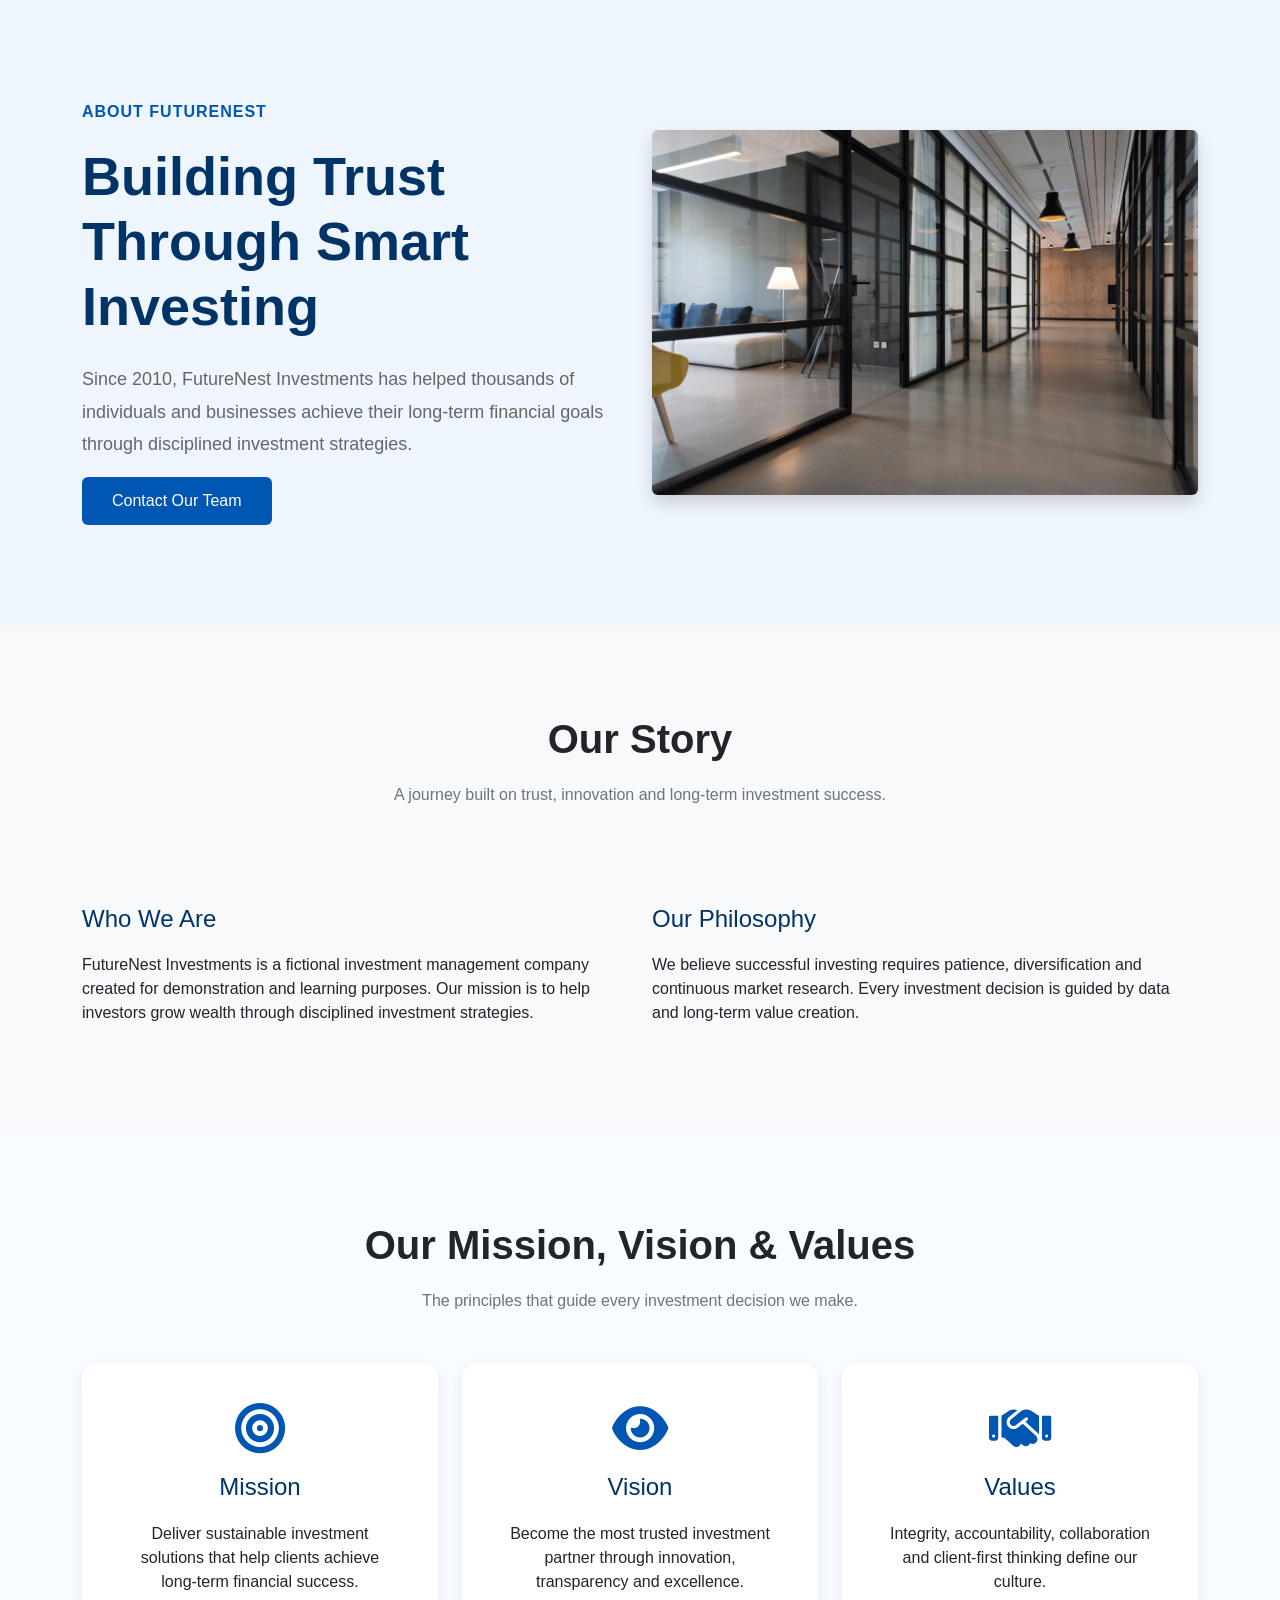
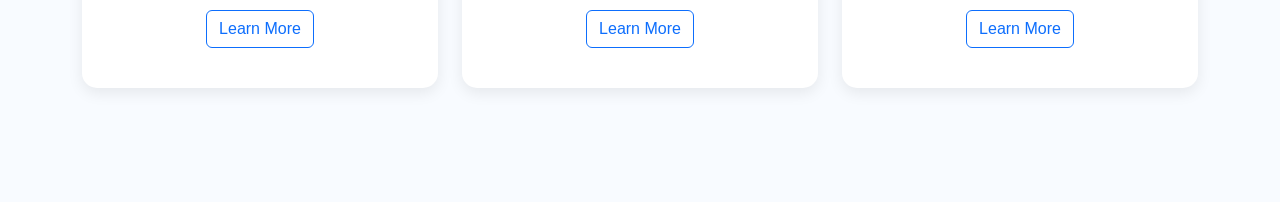
==== about.html @ c6e6b61f "Added Mission Vision Values section" ====
<!DOCTYPE html>
<html lang="en">

<head>

    <meta charset="UTF-8">

    <meta name="viewport"
          content="width=device-width, initial-scale=1.0">

    <title>About Us | FutureNest</title>

    <link href="https://cdn.jsdelivr.net/npm/bootstrap@5.3.8/dist/css/bootstrap.min.css"
          rel="stylesheet">

    <link rel="stylesheet"
          href="https://cdnjs.cloudflare.com/ajax/libs/font-awesome/6.7.2/css/all.min.css">

    <link rel="stylesheet"
          href="assets/css/style.css">

</head>

<body>

<!-- Header will go here -->

<!-- ===========================
     ABOUT HERO
=========================== -->

<section class="about-hero">

    <div class="container">

        <div class="row align-items-center">

            <div class="col-lg-6">

                <span class="hero-tag">
                    About FutureNest
                </span>

                <h1 class="hero-title">
                    Building Trust Through Smart Investing
                </h1>

                <p class="hero-text">

                    Since 2010, FutureNest Investments has helped thousands
                    of individuals and businesses achieve their long-term
                    financial goals through disciplined investment strategies.

                </p>

                <button
                    class="btn btn-primary"
                    id="about-contact-btn">

                    Contact Our Team

                </button>

            </div>

            <div class="col-lg-6 text-center">

                <img
                    src="assets/images/about/about-hero.jpg"
                    class="img-fluid rounded shadow"
                    alt="About FutureNest">

            </div>

        </div>

    </div>

</section>

<!-- ===========================
     COMPANY STORY
=========================== -->

<section class="company-story">

    <div class="container">

        <div class="row">

            <div class="col-lg-12 text-center mb-5">

                <h2 class="section-title">

                    Our Story

                </h2>

                <p class="section-subtitle">

                    A journey built on trust, innovation and long-term
                    investment success.

                </p>

            </div>

        </div>

        <div class="row">

            <div class="col-lg-6">

                <h4>Who We Are</h4>

                <p>

                    FutureNest Investments is a fictional investment
                    management company created for demonstration and
                    learning purposes. Our mission is to help investors
                    grow wealth through disciplined investment strategies.

                </p>

            </div>

            <div class="col-lg-6">

                <h4>Our Philosophy</h4>

                <p>

                    We believe successful investing requires patience,
                    diversification and continuous market research.
                    Every investment decision is guided by data and
                    long-term value creation.

                </p>

            </div>

        </div>

    </div>

</section>

<!-- ===========================
     MISSION VISION VALUES
=========================== -->

<section class="mvv-section">

    <div class="container">

        <div class="text-center mb-5">

            <h2 class="section-title">
                Our Mission, Vision & Values
            </h2>

            <p class="section-subtitle">
                The principles that guide every investment decision we make.
            </p>

        </div>

        <div class="row">

            <!-- Mission -->

            <div class="col-lg-4 mb-4">

                <div class="mvv-card">

                    <i class="fa-solid fa-bullseye mvv-icon"></i>

                    <h4>Mission</h4>

                    <p>
                        Deliver sustainable investment solutions that help
                        clients achieve long-term financial success.
                    </p>

                    <button
                        class="btn btn-outline-primary btn-mission"
                        id="btn-mission">

                        Learn More

                    </button>

                </div>

            </div>

            <!-- Vision -->

            <div class="col-lg-4 mb-4">

                <div class="mvv-card">

                    <i class="fa-solid fa-eye mvv-icon"></i>

                    <h4>Vision</h4>

                    <p>
                        Become the most trusted investment partner through
                        innovation, transparency and excellence.
                    </p>

                    <button
                        class="btn btn-outline-primary btn-vision"
                        id="btn-vision">

                        Learn More

                    </button>

                </div>

            </div>

            <!-- Values -->

            <div class="col-lg-4 mb-4">

                <div class="mvv-card">

                    <i class="fa-solid fa-handshake mvv-icon"></i>

                    <h4>Values</h4>

                    <p>
                        Integrity, accountability, collaboration and
                        client-first thinking define our culture.
                    </p>

                    <button
                        class="btn btn-outline-primary btn-values"
                        id="btn-values">

                        Learn More

                    </button>

                </div>

            </div>

        </div>

    </div>

</section>

<!-- Leadership -->

<!-- Timeline -->

<!-- Footer -->

<script src="https://cdn.jsdelivr.net/npm/bootstrap@5.3.8/dist/js/bootstrap.bundle.min.js"></script>

<script src="assets/js/app.js"></script>

</body>

</html>
---- assets/css/style.css ----
body{
    font-family: Arial, Helvetica, sans-serif;
    background:#f8f9fa;
}

section{
    padding:80px 0;
}

.section-title{
    font-size:40px;
    font-weight:700;
    margin-bottom:20px;
}

.section-subtitle{
    color:#6c757d;
    margin-bottom:50px;
}

.btn-primary{
    padding:12px 30px;
}


/* ======================
   NAVBAR
====================== */

.navbar{

    padding:18px 0;

}

.navbar-brand{

    color:#003366 !important;

}

.nav-link{

    margin-left:20px;

    font-weight:500;

}

.nav-link:hover{

    color:#0056b3 !important;

}

.btn-primary{

    background:#0056b3;

    border:none;

}

.btn-primary:hover{

    background:#003f82;

}

/* ======================
   HERO SECTION
====================== */

.hero-section{

    padding:100px 0;

    background:#f8fbff;

}

.hero-tag{

    color:#0056b3;

    font-weight:600;

    text-transform:uppercase;

    letter-spacing:1px;

}

.hero-title{

    font-size:54px;

    font-weight:700;

    margin-top:20px;

    color:#003366;

}

.hero-text{

    margin-top:25px;

    font-size:18px;

    color:#666;

    line-height:1.8;

}

.hero-buttons{

    margin-top:40px;

}

.hero-section img{

    border-radius:15px;

}

/* ======================
   STATISTICS
====================== */

.stats-section{

    padding:90px 0;

    background:white;

}

.stat-card{

    padding:35px;

    border-radius:15px;

    transition:.3s;

}

.stat-card:hover{

    transform:translateY(-8px);

    box-shadow:0 10px 30px rgba(0,0,0,.1);

}

.stat-icon{

    font-size:42px;

    color:#0056b3;

    margin-bottom:20px;

}

.stat-card h2{

    color:#003366;

    font-size:42px;

    font-weight:700;

}

/* ======================
   INVESTMENT SECTION
====================== */

.investment-section{
    background:#f8fbff;
    padding:90px 0;
}

.investment-card{
    background:white;
    border-radius:15px;
    overflow:hidden;
    transition:.3s;
    height:100%;
    box-shadow:0 5px 15px rgba(0,0,0,.08);
}

.investment-card:hover{
    transform:translateY(-8px);
    box-shadow:0 15px 35px rgba(0,0,0,.12);
}

.investment-card img{
    height:240px;
    width:100%;
    object-fit:cover;
}

.investment-card h4{
    color:#003366;
    margin-bottom:15px;
}

.learn-more-btn{
    margin-top:15px;
}

.newsletter-section{

    background:#003366;

    color:white;

    padding:80px 0;

}

.newsletter-section h2{

    margin-bottom:20px;

}

.newsletter-section .form-control{

    height:55px;

}

.newsletter-section .btn{

    width:180px;

}

/* ======================
   FOOTER
====================== */

.footer{
    background:#001f3f;
    color:#ffffff;
    padding:60px 0 30px;
}

.footer h3{
    color:#ffffff;
    font-weight:700;
    margin-bottom:20px;
}

.footer h5{
    color:#ffffff;
    margin-bottom:20px;
}

.footer p{
    color:#d9d9d9;
    line-height:1.8;
}

.footer ul{
    list-style:none;
    padding:0;
    margin:0;
}

.footer ul li{
    margin-bottom:12px;
}

.footer ul li a{
    color:#d9d9d9;
    text-decoration:none;
    transition:0.3s;
}

.footer ul li a:hover{
    color:#4da3ff;
    padding-left:6px;
}

.footer hr{
    border-color:rgba(255,255,255,0.2);
    margin:40px 0 20px;
}

.footer-bottom{
    text-align:center;
    color:#bfbfbf;
    font-size:14px;
}

/* ======================
   ABOUT PAGE
====================== */

.about-hero{

    padding:100px 0;

    background:#eef5fc;

}

.about-hero img{

    border-radius:20px;

}

.company-story{

    padding:90px 0;

}

.company-story h4{

    color:#003366;

    margin-bottom:20px;

}

/* ======================
   MISSION VISION VALUES
====================== */

.mvv-section{
    padding:90px 0;
    background:#f8fbff;
}

.mvv-card{
    background:white;
    padding:40px;
    border-radius:15px;
    text-align:center;
    transition:.3s;
    height:100%;
    box-shadow:0 5px 15px rgba(0,0,0,.08);
}

.mvv-card:hover{
    transform:translateY(-8px);
    box-shadow:0 15px 35px rgba(0,0,0,.12);
}

.mvv-icon{
    font-size:50px;
    color:#0056b3;
    margin-bottom:20px;
}

.mvv-card h4{
    color:#003366;
    margin-bottom:20px;
}
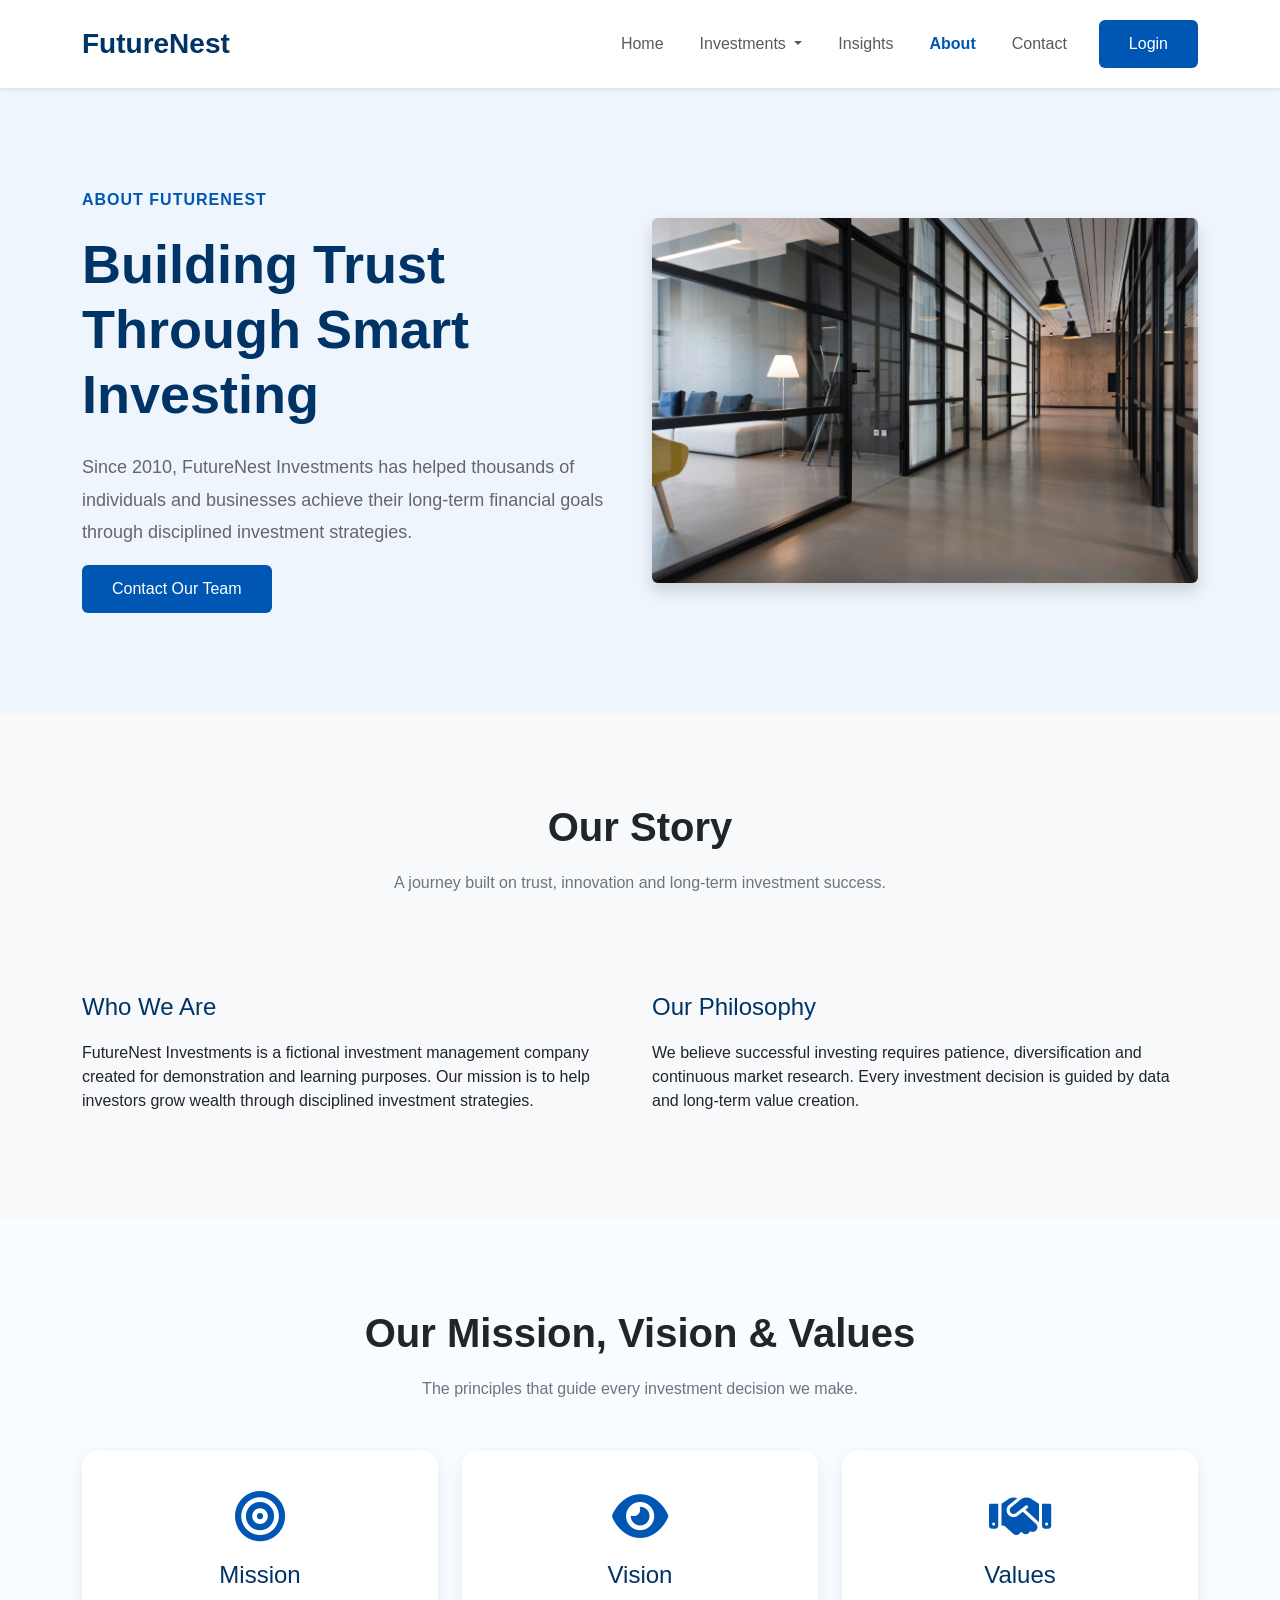
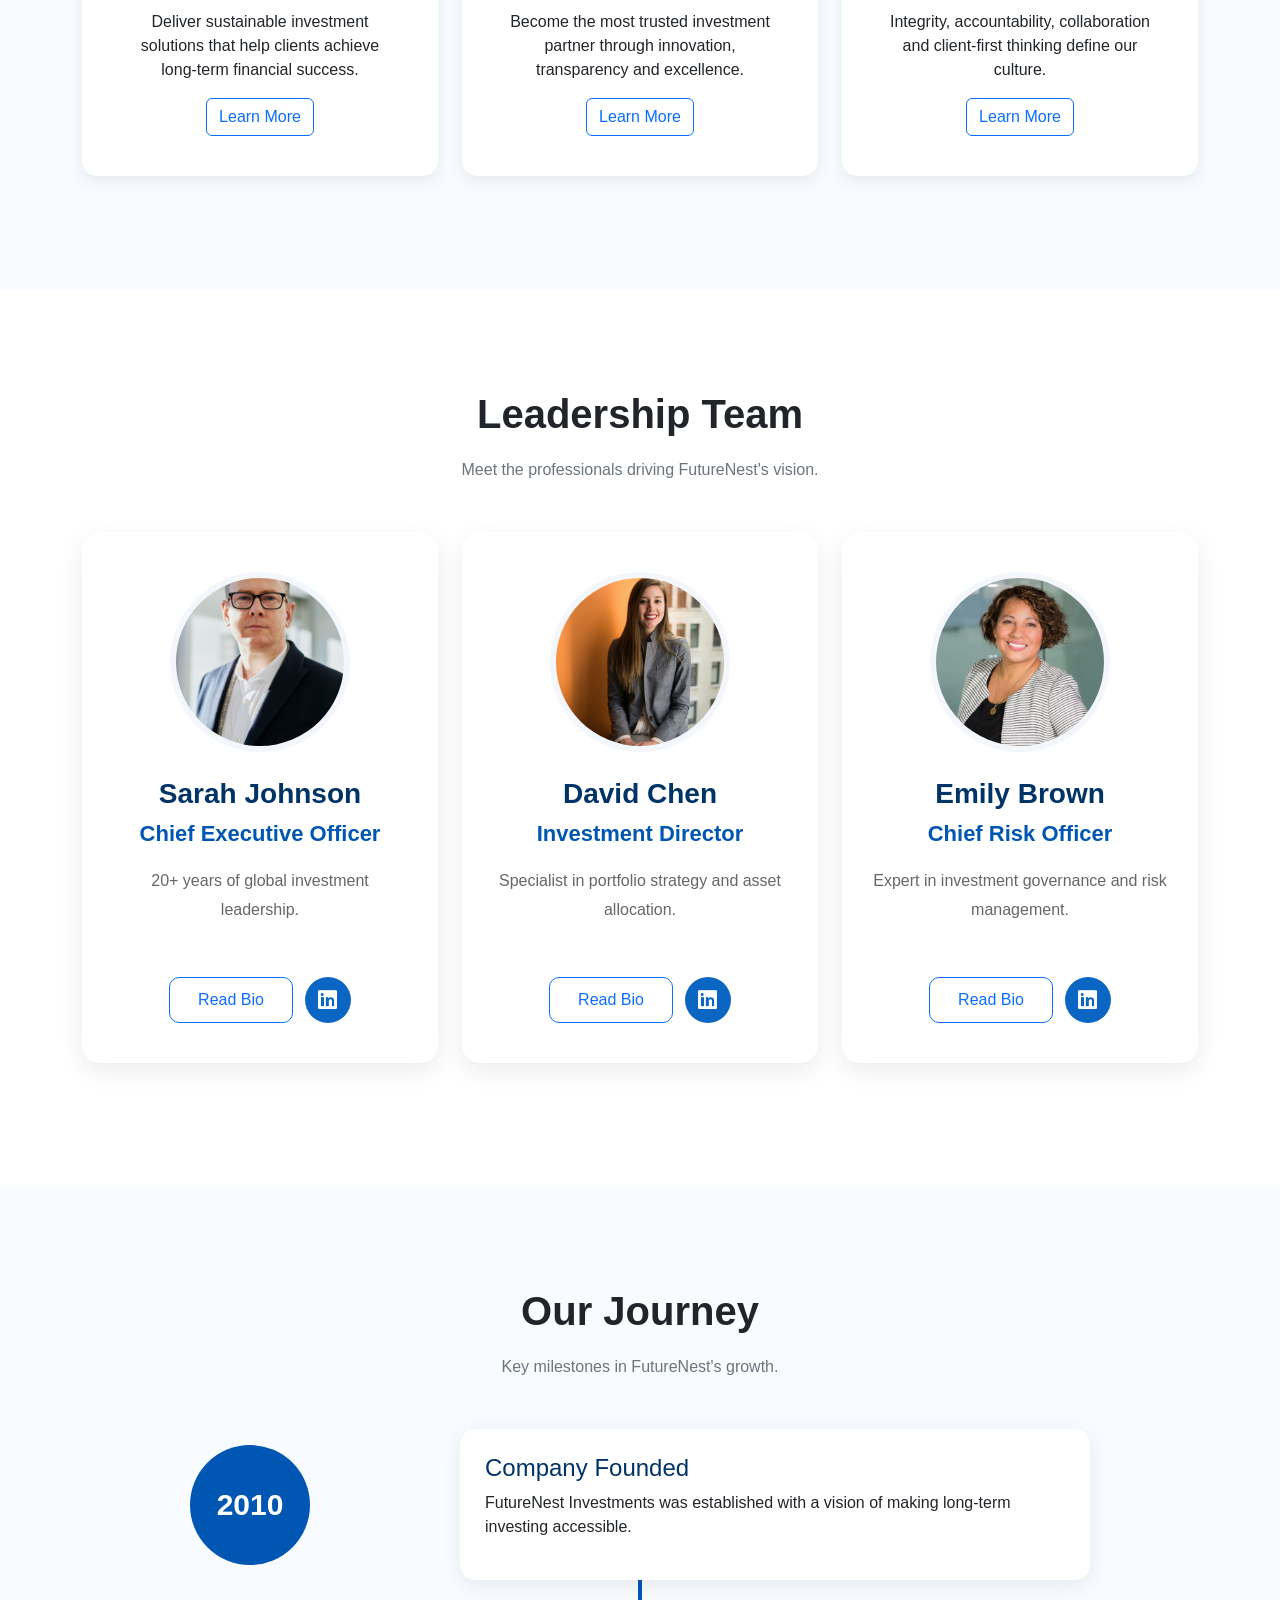
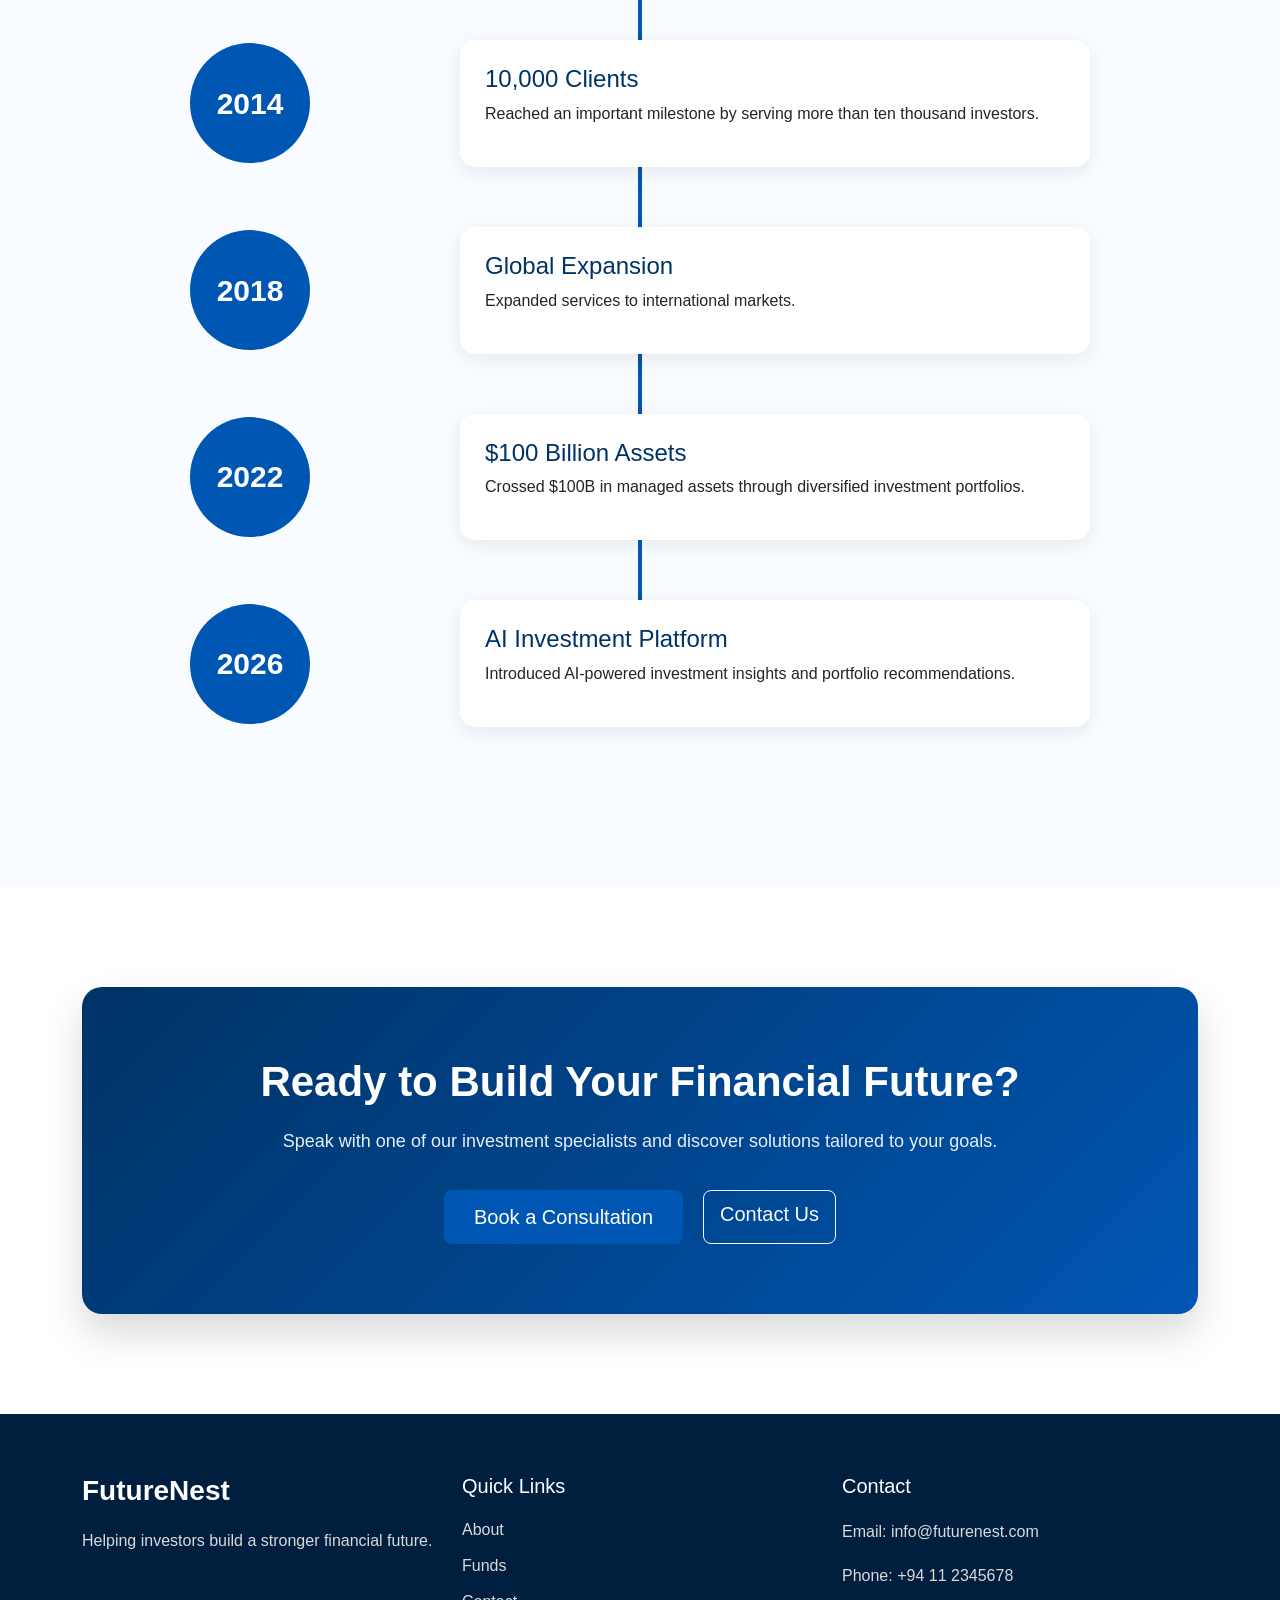
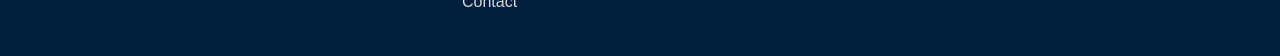
==== commit 5ffa6f8c: "Completed Home, about and patical completed fund page" ====
--- a/about.html
+++ b/about.html
@@ -23,7 +23,130 @@
 
 <body>
 
-<!-- Header will go here -->
+   <!-- ===========================
+         HEADER
+    ============================ -->
+
+    <header>
+
+        <nav class="navbar navbar-expand-lg navbar-light bg-white shadow-sm">
+
+            <div class="container">
+
+                <!-- Logo -->
+                <a class="navbar-brand fw-bold fs-3" href="index.html" id="logo-click">
+                    FutureNest
+                </a>
+
+                <!-- Mobile Menu -->
+
+                <button class="navbar-toggler"
+                        type="button"
+                        data-bs-toggle="collapse"
+                        data-bs-target="#mainMenu">
+
+                    <span class="navbar-toggler-icon"></span>
+
+                </button>
+
+                <!-- Menu -->
+
+                <div class="collapse navbar-collapse"
+                     id="mainMenu">
+
+                    <ul class="navbar-nav ms-auto">
+
+                        <li class="nav-item">
+                            <a class="nav-link"
+                               href="index.html"
+                               id="nav-home">
+                                Home
+                            </a>
+                        </li>
+
+                        <li class="nav-item dropdown">
+
+                            <a class="nav-link dropdown-toggle"
+                               href="funds.html"
+                               id="nav-investments"
+                               role="button"
+                               data-bs-toggle="dropdown">
+
+                                Investments
+
+                            </a>
+
+                            <ul class="dropdown-menu">
+
+                                <li>
+                                    <a class="dropdown-item"
+                                       href="funds.html#equity"
+                                       id="fund-equity">
+                                        Equity Funds
+                                    </a>
+                                </li>
+
+                                <li>
+                                    <a class="dropdown-item"
+                                       href="funds.html#fixed-income"
+                                       id="fund-fixed-income">
+                                        Fixed Income
+                                    </a>
+                                </li>
+
+                                <li>
+                                    <a class="dropdown-item"
+                                       href="funds.html#retirement-funds"
+                                       id="fund-retirement">
+                                        Retirement
+                                    </a>
+                                </li>
+
+                            </ul>
+
+                        </li>
+
+                        <li class="nav-item">
+                            <a class="nav-link"
+                               href="#"
+                               id="nav-insights">
+                                Insights
+                            </a>
+                        </li>
+
+                        <li class="nav-item">
+                            <a class="nav-link active"
+                               href="#"
+                               id="nav-about">
+                                About
+                            </a>
+                        </li>
+
+                        <li class="nav-item">
+                            <a class="nav-link"
+                               href="#"
+                               id="nav-contact">
+                                Contact
+                            </a>
+                        </li>
+
+                    </ul>
+
+                    <button class="btn btn-primary ms-4"
+                            id="login-btn">
+
+                        Login
+
+                    </button>
+
+                </div>
+
+            </div>
+
+        </nav>
+
+    </header>
+
 
 <!-- ===========================
      ABOUT HERO
@@ -254,11 +377,391 @@
 
 </section>
 
-<!-- Leadership -->
-
-<!-- Timeline -->
-
-<!-- Footer -->
+<!-- ===========================
+     LEADERSHIP TEAM
+=========================== -->
+
+<section class="team-section">
+
+    <div class="container">
+
+        <div class="text-center mb-5">
+
+            <h2 class="section-title">
+                Leadership Team
+            </h2>
+
+            <p class="section-subtitle">
+                Meet the professionals driving FutureNest's vision.
+            </p>
+
+        </div>
+
+        <div class="row">
+
+            <!-- CEO -->
+
+            <div class="col-lg-4 mb-4">
+
+                <div class="team-card">
+
+                    <img
+                        src="assets/images/team/ceo.jpg"
+                        class="team-photo"
+                        alt="CEO">
+
+                    <h4>Sarah Johnson</h4>
+
+                    <h6>Chief Executive Officer</h6>
+
+                    <p>
+                        20+ years of global investment leadership.
+                    </p>
+                    <div class="team-actions">
+                        <button
+                            class="btn btn-outline-primary btn-read-bio"
+                            id="btn-ceo-bio"
+                            data-person="Sarah Johnson">
+
+                            Read Bio
+
+                        </button>
+
+                        <a
+                            href="#"
+                            class="linkedin-link"
+                            id="linkedin-ceo">
+
+                            <i class="fab fa-linkedin"></i>
+
+                        </a>
+                    </div>   
+                </div>
+
+            </div>
+
+            <!-- Investment Director -->
+
+            <div class="col-lg-4 mb-4">
+
+                <div class="team-card">
+
+                    <img
+                        src="assets/images/team/director.jpg"
+                        class="team-photo"
+                        alt="Director">
+
+                    <h4>David Chen</h4>
+
+                    <h6>Investment Director</h6>
+
+                    <p>
+                        Specialist in portfolio strategy and asset allocation.
+                    </p>
+
+                    <div class="team-actions">
+                        <button
+                            class="btn btn-outline-primary btn-read-bio"
+                            id="btn-director-bio"
+                            data-person="David Chen">
+
+                            Read Bio
+
+                        </button>
+
+                        <a
+                            href="#"
+                            class="linkedin-link"
+                            id="linkedin-director">
+
+                            <i class="fab fa-linkedin"></i>
+
+                        </a>
+                    </div>   
+                </div>
+
+            </div>
+
+            <!-- Risk Officer -->
+
+            <div class="col-lg-4 mb-4">
+
+                <div class="team-card">
+
+                    <img
+                        src="assets/images/team/risk.jpg"
+                        class="team-photo"
+                        alt="Risk Officer">
+
+                    <h4>Emily Brown</h4>
+
+                    <h6>Chief Risk Officer</h6>
+
+                    <p>
+                        Expert in investment governance and risk management.
+                    </p>
+                    <div class="team-actions">
+                        <button
+                            class="btn btn-outline-primary btn-read-bio"
+                            id="btn-risk-bio"
+                            data-person="Emily Brown">
+
+                            Read Bio
+
+                        </button>
+
+                        <a
+                            href="#"
+                            class="linkedin-link"
+                            id="linkedin-risk">
+
+                            <i class="fab fa-linkedin"></i>
+
+                        </a>
+                    </div>   
+                </div>
+
+            </div>
+
+        </div>
+
+    </div>
+
+</section>
+
+<!-- ===========================
+     COMPANY TIMELINE
+=========================== -->
+
+<section class="timeline-section">
+
+    <div class="container">
+
+        <div class="text-center mb-5">
+
+            <h2 class="section-title">
+                Our Journey
+            </h2>
+
+            <p class="section-subtitle">
+                Key milestones in FutureNest's growth.
+            </p>
+
+        </div>
+
+        <div class="timeline">
+
+            <!-- 2010 -->
+
+            <div class="timeline-item">
+
+                <div class="timeline-year">
+
+                    2010
+
+                </div>
+
+                <div class="timeline-content">
+
+                    <h4>Company Founded</h4>
+
+                    <p>
+                        FutureNest Investments was established with a vision
+                        of making long-term investing accessible.
+                    </p>
+
+                </div>
+
+            </div>
+
+            <!-- 2014 -->
+
+            <div class="timeline-item">
+
+                <div class="timeline-year">
+
+                    2014
+
+                </div>
+
+                <div class="timeline-content">
+
+                    <h4>10,000 Clients</h4>
+
+                    <p>
+                        Reached an important milestone by serving more than
+                        ten thousand investors.
+                    </p>
+
+                </div>
+
+            </div>
+
+            <!-- 2018 -->
+
+            <div class="timeline-item">
+
+                <div class="timeline-year">
+
+                    2018
+
+                </div>
+
+                <div class="timeline-content">
+
+                    <h4>Global Expansion</h4>
+
+                    <p>
+                        Expanded services to international markets.
+                    </p>
+
+                </div>
+
+            </div>
+
+            <!-- 2022 -->
+
+            <div class="timeline-item">
+
+                <div class="timeline-year">
+
+                    2022
+
+                </div>
+
+                <div class="timeline-content">
+
+                    <h4>$100 Billion Assets</h4>
+
+                    <p>
+                        Crossed $100B in managed assets through diversified
+                        investment portfolios.
+                    </p>
+
+                </div>
+
+            </div>
+
+            <!-- 2026 -->
+
+            <div class="timeline-item">
+
+                <div class="timeline-year">
+
+                    2026
+
+                </div>
+
+                <div class="timeline-content">
+
+                    <h4>AI Investment Platform</h4>
+
+                    <p>
+                        Introduced AI-powered investment insights and portfolio recommendations.
+                    </p>
+
+                </div>
+
+            </div>
+
+        </div>
+
+    </div>
+
+</section>
+
+<!-- ===========================
+     ABOUT CTA
+=========================== -->
+
+<section class="about-cta">
+
+    <div class="container">
+
+        <div class="cta-box">
+
+            <h2>
+                Ready to Build Your Financial Future?
+            </h2>
+
+            <p>
+                Speak with one of our investment specialists and discover solutions tailored to your goals.
+            </p>
+
+            <div class="cta-buttons">
+
+                <button
+                    class="btn btn-primary btn-lg"
+                    id="btn-book-consultation">
+
+                    Book a Consultation
+
+                </button>
+
+                <a
+                    href="contact.html"
+                    class="btn btn-outline-light btn-lg"
+                    id="btn-contact-us">
+
+                    Contact Us
+
+                </a>
+
+            </div>
+
+        </div>
+
+    </div>
+
+</section>
+
+<footer class="footer">
+
+    <div class="container">
+
+        <div class="row">
+
+            <div class="col-lg-4">
+
+                <h3>FutureNest</h3>
+
+                <p>
+                    Helping investors build a stronger financial future.
+                </p>
+
+            </div>
+
+            <div class="col-lg-4">
+
+                <h5>Quick Links</h5>
+
+                <ul>
+
+                    <li><a href="about.html">About</a></li>
+
+                    <li><a href="funds.html">Funds</a></li>
+
+                    <li><a href="contact.html">Contact</a></li>
+
+                </ul>
+
+            </div>
+
+            <div class="col-lg-4">
+
+                <h5>Contact</h5>
+
+                <p>Email: info@futurenest.com</p>
+
+                <p>Phone: +94 11 2345678</p>
+
+            </div>
+
+        </div>
+
+    </div>
+
+</footer>
 
 <script src="https://cdn.jsdelivr.net/npm/bootstrap@5.3.8/dist/js/bootstrap.bundle.min.js"></script>
 
--- a/assets/css/style.css
+++ b/assets/css/style.css
@@ -366,4 +366,398 @@
 .mvv-card h4{
     color:#003366;
     margin-bottom:20px;
+}
+
+
+/* ======================
+   TEAM SECTION
+====================== */
+
+.team-section{
+    padding:100px 0;
+    background:#ffffff;
+}
+
+/* Card */
+
+.team-card{
+
+    background:#ffffff;
+    border-radius:18px;
+    padding:40px 30px;
+    text-align:center;
+    height:100%;
+    transition:all .35s ease;
+    box-shadow:0 8px 25px rgba(0,0,0,.08);
+    overflow:hidden;
+    position:relative;
+
+}
+
+/* Hover */
+
+.team-card:hover{
+
+    transform:translateY(-10px);
+    box-shadow:0 20px 40px rgba(0,0,0,.15);
+
+}
+
+/* Image */
+
+.team-photo{
+
+    width:180px;
+    height:180px;
+    object-fit:cover;
+    border-radius:50%;
+    border:6px solid #f3f6fb;
+    transition:all .35s ease;
+
+}
+
+/* Zoom image on hover */
+
+.team-card:hover .team-photo{
+
+    transform:scale(1.06);
+
+}
+
+/* Name */
+
+.team-card h4{
+
+    margin-top:25px;
+    margin-bottom:10px;
+    color:#003366;
+    font-size:28px;
+    font-weight:700;
+
+}
+
+/* Position */
+
+.team-card h6{
+
+    color:#0056b3;
+    font-size:22px;
+    font-weight:600;
+    margin-bottom:20px;
+
+}
+
+/* Description */
+
+.team-card p{
+
+    color:#666;
+    line-height:1.8;
+    margin-bottom:35px;
+    min-height:75px;
+
+}
+
+/* Button + LinkedIn */
+
+.team-actions{
+
+    display:flex;
+    justify-content:center;
+    align-items:center;
+    gap:12px;
+
+}
+
+/* Read Bio Button */
+
+.btn-read-bio{
+
+    padding:10px 28px;
+    border-radius:10px;
+    transition:.3s;
+
+}
+
+.btn-read-bio:hover{
+
+    transform:translateY(-2px);
+
+}
+
+/* LinkedIn */
+
+.linkedin-link{
+
+    width:46px;
+    height:46px;
+    border-radius:50%;
+    display:flex;
+    justify-content:center;
+    align-items:center;
+    background:#0A66C2;
+    color:white;
+    text-decoration:none;
+    font-size:22px;
+    transition:.3s;
+
+}
+
+.linkedin-link:hover{
+
+    background:#004182;
+    color:white;
+    transform:rotate(10deg) scale(1.1);
+
+}
+
+
+/* ======================
+   TIMELINE
+====================== */
+
+.timeline-section{
+
+    padding:100px 0;
+    background:#f8fbff;
+
+}
+
+.timeline{
+
+    position:relative;
+    max-width:900px;
+    margin:auto;
+
+}
+
+.timeline::before{
+
+    content:"";
+    position:absolute;
+    left:50%;
+    width:4px;
+    height:100%;
+    background:#0056b3;
+    transform:translateX(-50%);
+
+}
+
+.timeline-item{
+
+    display:flex;
+    justify-content:space-between;
+    align-items:center;
+    margin-bottom:60px;
+    position:relative;
+
+}
+
+.timeline-year{
+
+    width:120px;
+    height:120px;
+    border-radius:50%;
+    background:#0056b3;
+    color:white;
+    display:flex;
+    justify-content:center;
+    align-items:center;
+    font-size:30px;
+    font-weight:bold;
+    z-index:2;
+
+}
+
+.timeline-content{
+
+    width:70%;
+    background:white;
+    padding:25px;
+    border-radius:15px;
+    box-shadow:0 5px 20px rgba(0,0,0,.08);
+
+}
+
+.timeline-content h4{
+
+    color:#003366;
+
+}
+
+
+/* ======================
+   ABOUT CTA
+====================== */
+
+.about-cta{
+    padding:100px 0;
+    background:#ffffff;
+}
+
+.cta-box{
+    background:linear-gradient(135deg,#003366,#0056b3);
+    color:#ffffff;
+    text-align:center;
+    padding:70px 40px;
+    border-radius:20px;
+    box-shadow:0 20px 40px rgba(0,0,0,.15);
+    transition:0.4s;
+}
+
+.cta-box:hover{
+    transform:translateY(-5px);
+    box-shadow:0 25px 45px rgba(0,0,0,.25);
+}
+
+.cta-box h2{
+    font-size:42px;
+    font-weight:700;
+    margin-bottom:20px;
+}
+
+.cta-box p{
+    font-size:18px;
+    margin-bottom:35px;
+    color:#e6eef8;
+}
+
+.cta-buttons{
+    display:flex;
+    justify-content:center;
+    gap:20px;
+    flex-wrap:wrap;
+}
+
+.cta-buttons .btn{
+    transition:0.3s;
+}
+
+.cta-buttons .btn:hover{
+    transform:translateY(-3px);
+}
+
+.cta-buttons .btn-outline-light:hover{
+    color:#003366;
+    background:#ffffff;
+}
+
+/* ======================
+   ACTIVE NAVIGATION
+====================== */
+
+.navbar .nav-link.active{
+
+    color:#0056b3 !important;
+
+    font-weight:700;
+
+}
+
+.navbar .nav-link:hover{
+
+    color:#0056b3;
+
+}
+
+
+/* ======================
+   FUNDS HERO
+====================== */
+
+.fund-hero{
+    background:#eef5fc;
+    padding:100px 0;
+}
+
+
+/* ======================
+   FUND FILTERS
+====================== */
+
+.fund-filter-section{
+
+    padding:60px 0;
+
+    background:#ffffff;
+
+}
+
+.form-control,
+.form-select{
+
+    height:55px;
+
+    border-radius:10px;
+
+}
+
+.form-label{
+
+    font-weight:600;
+
+    color:#003366;
+
+}
+
+
+/* ======================
+   FUND CARDS
+====================== */
+
+.fund-list-section{
+    padding:80px 0;
+    background:#f8fbff;
+}
+
+.fund-card{
+    background:#ffffff;
+    border-radius:18px;
+    overflow:hidden;
+    box-shadow:0 10px 25px rgba(0,0,0,.08);
+    transition:.35s;
+    height:100%;
+}
+
+.fund-card:hover{
+    transform:translateY(-8px);
+    box-shadow:0 18px 40px rgba(0,0,0,.15);
+}
+
+.fund-image{
+    height:220px;
+    width:100%;
+    object-fit:cover;
+}
+
+.fund-body{
+    padding:25px;
+}
+
+.fund-title{
+    margin:18px 0;
+    color:#003366;
+    font-size:24px;
+    font-weight:700;
+}
+
+.fund-description{
+    color:#666;
+    line-height:1.7;
+    min-height:80px;
+}
+
+.fund-info{
+    display:flex;
+    justify-content:space-between;
+    margin:25px 0;
+}
+
+.fund-actions{
+    display:flex;
+    gap:10px;
+}
+
+.fund-actions .btn{
+    flex:1;
 }
